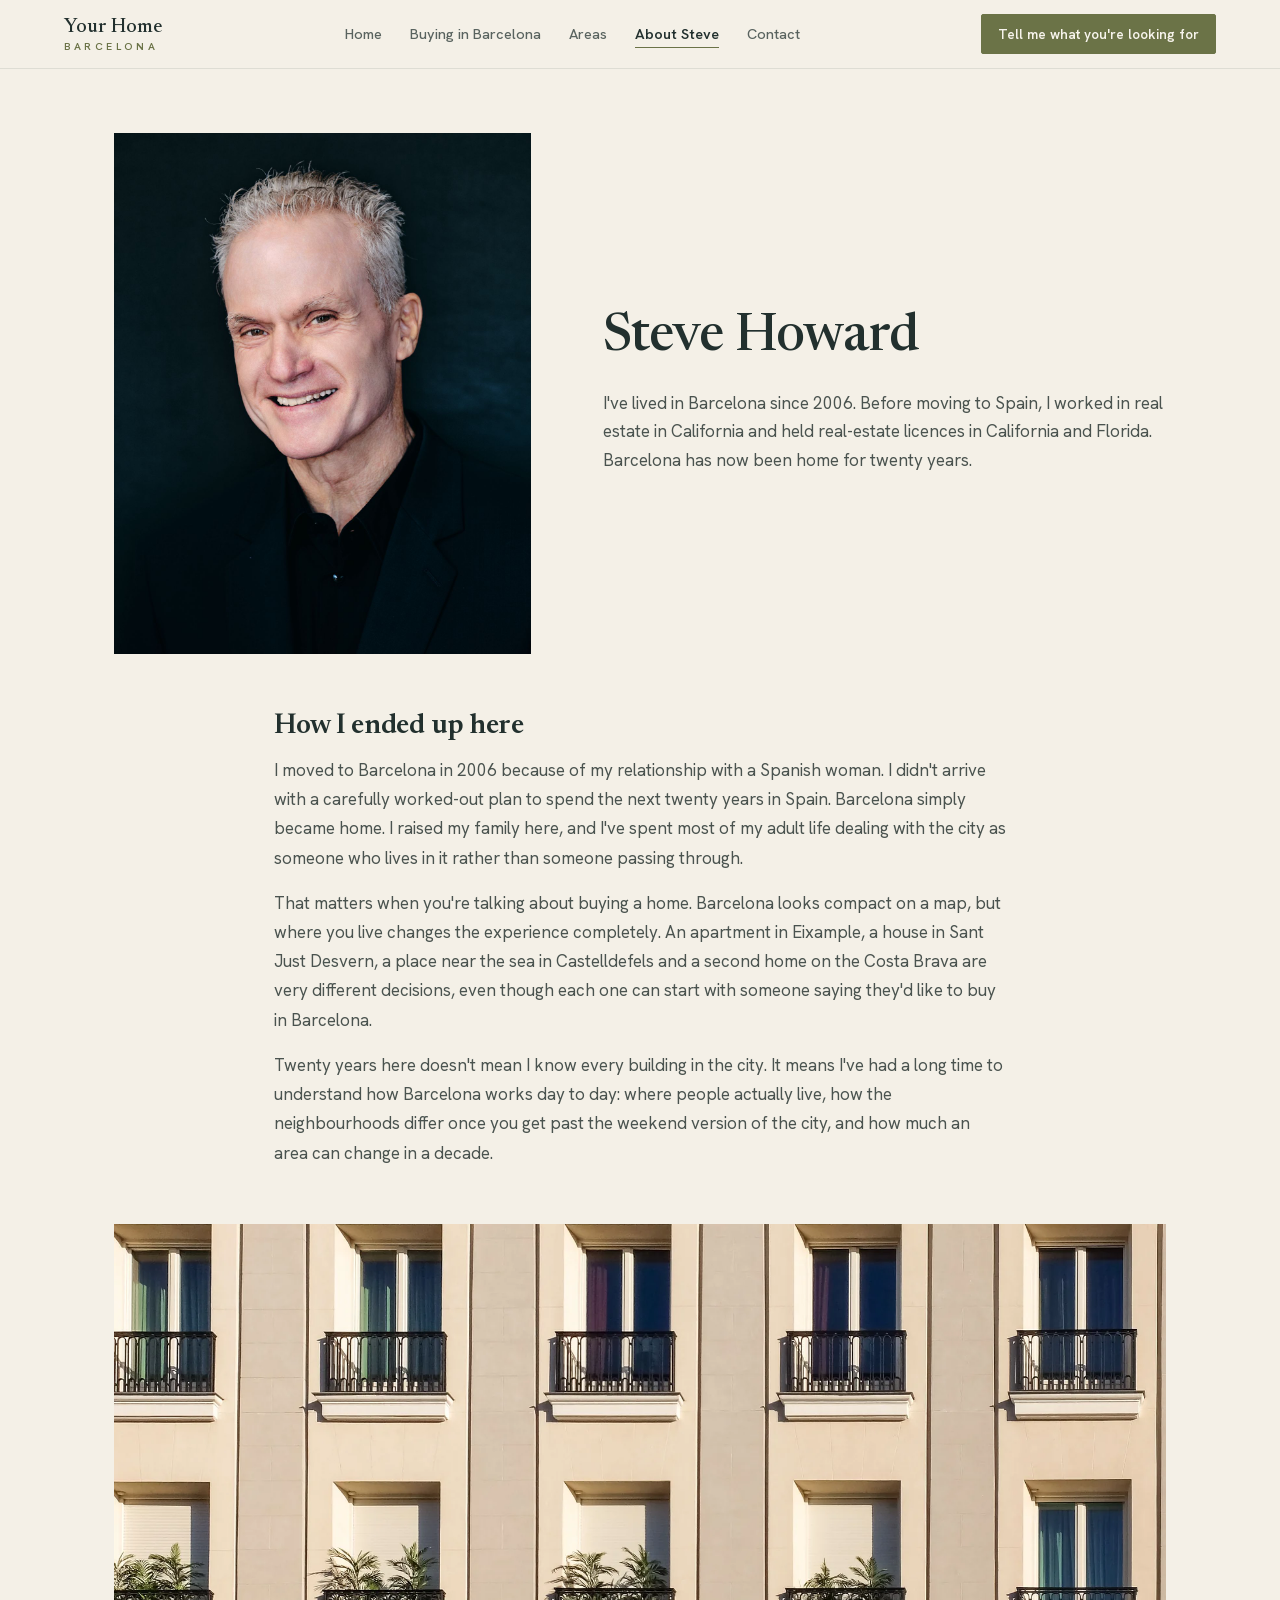
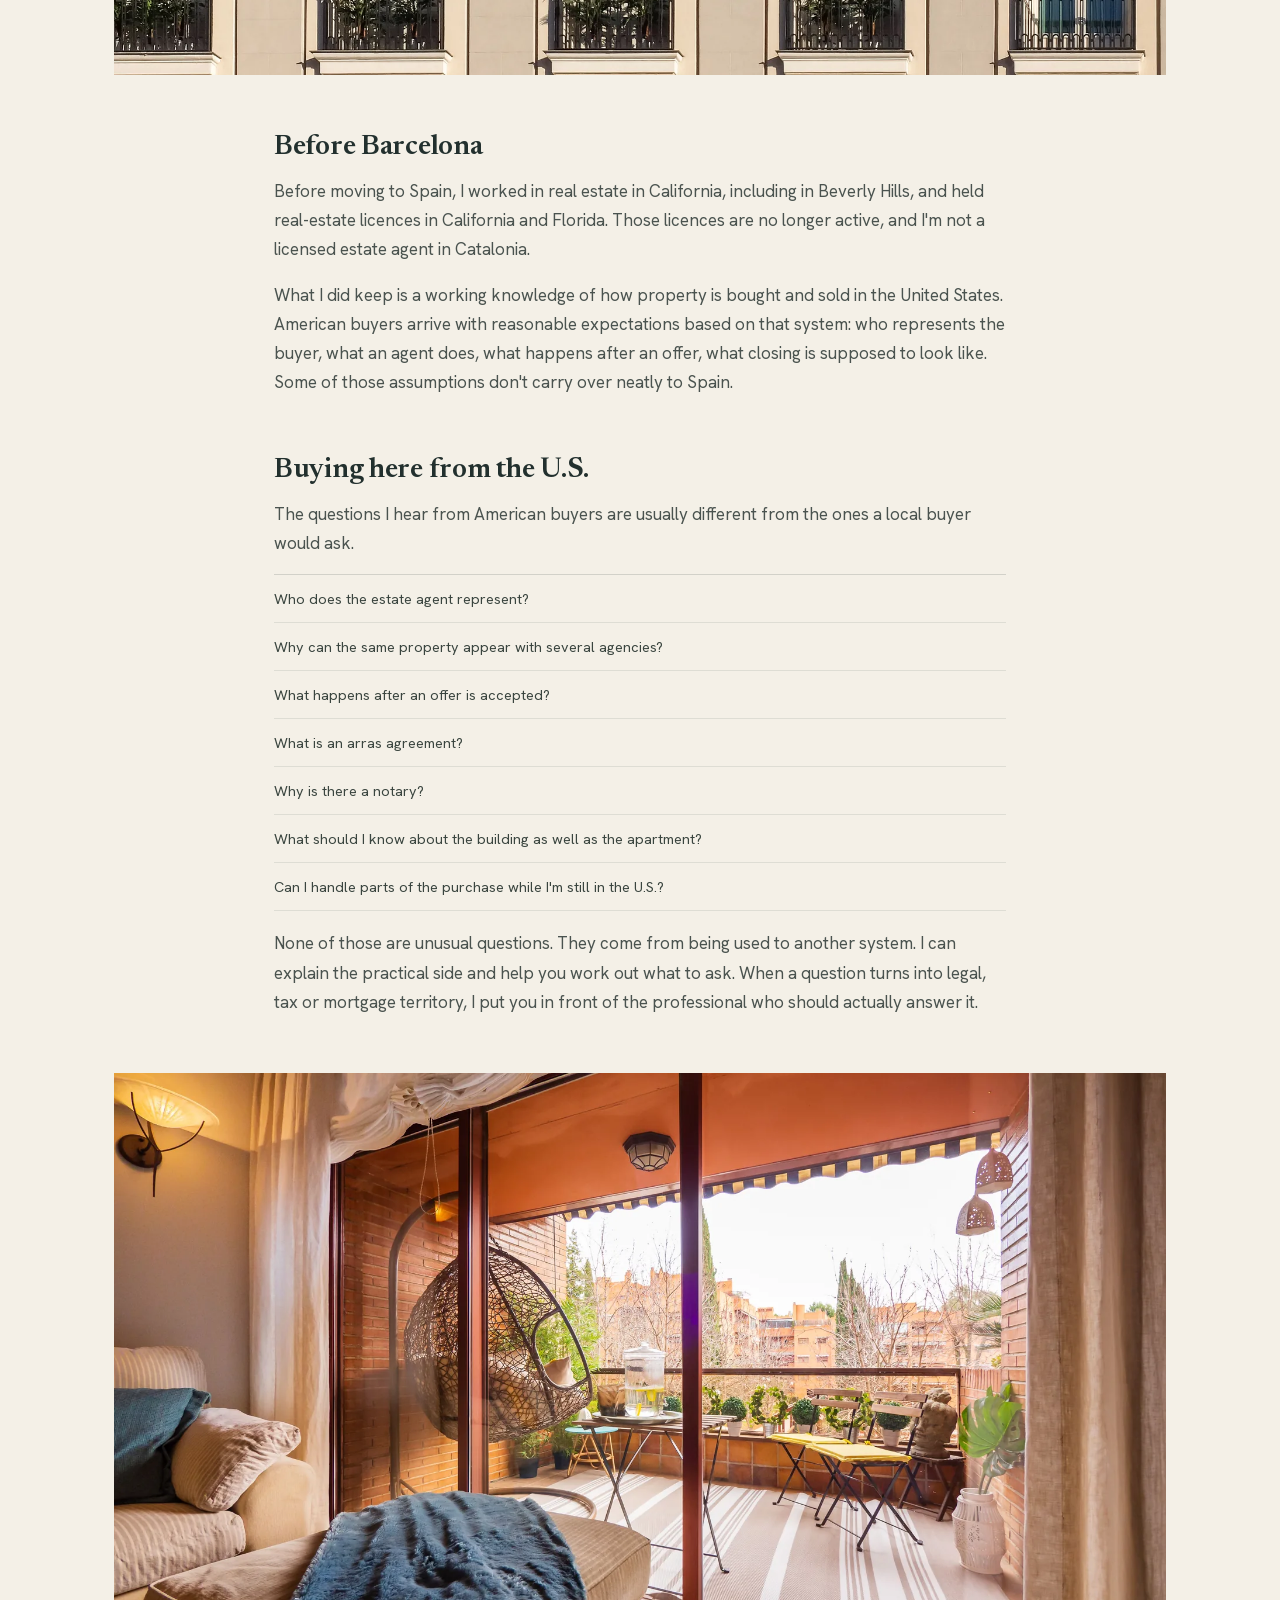
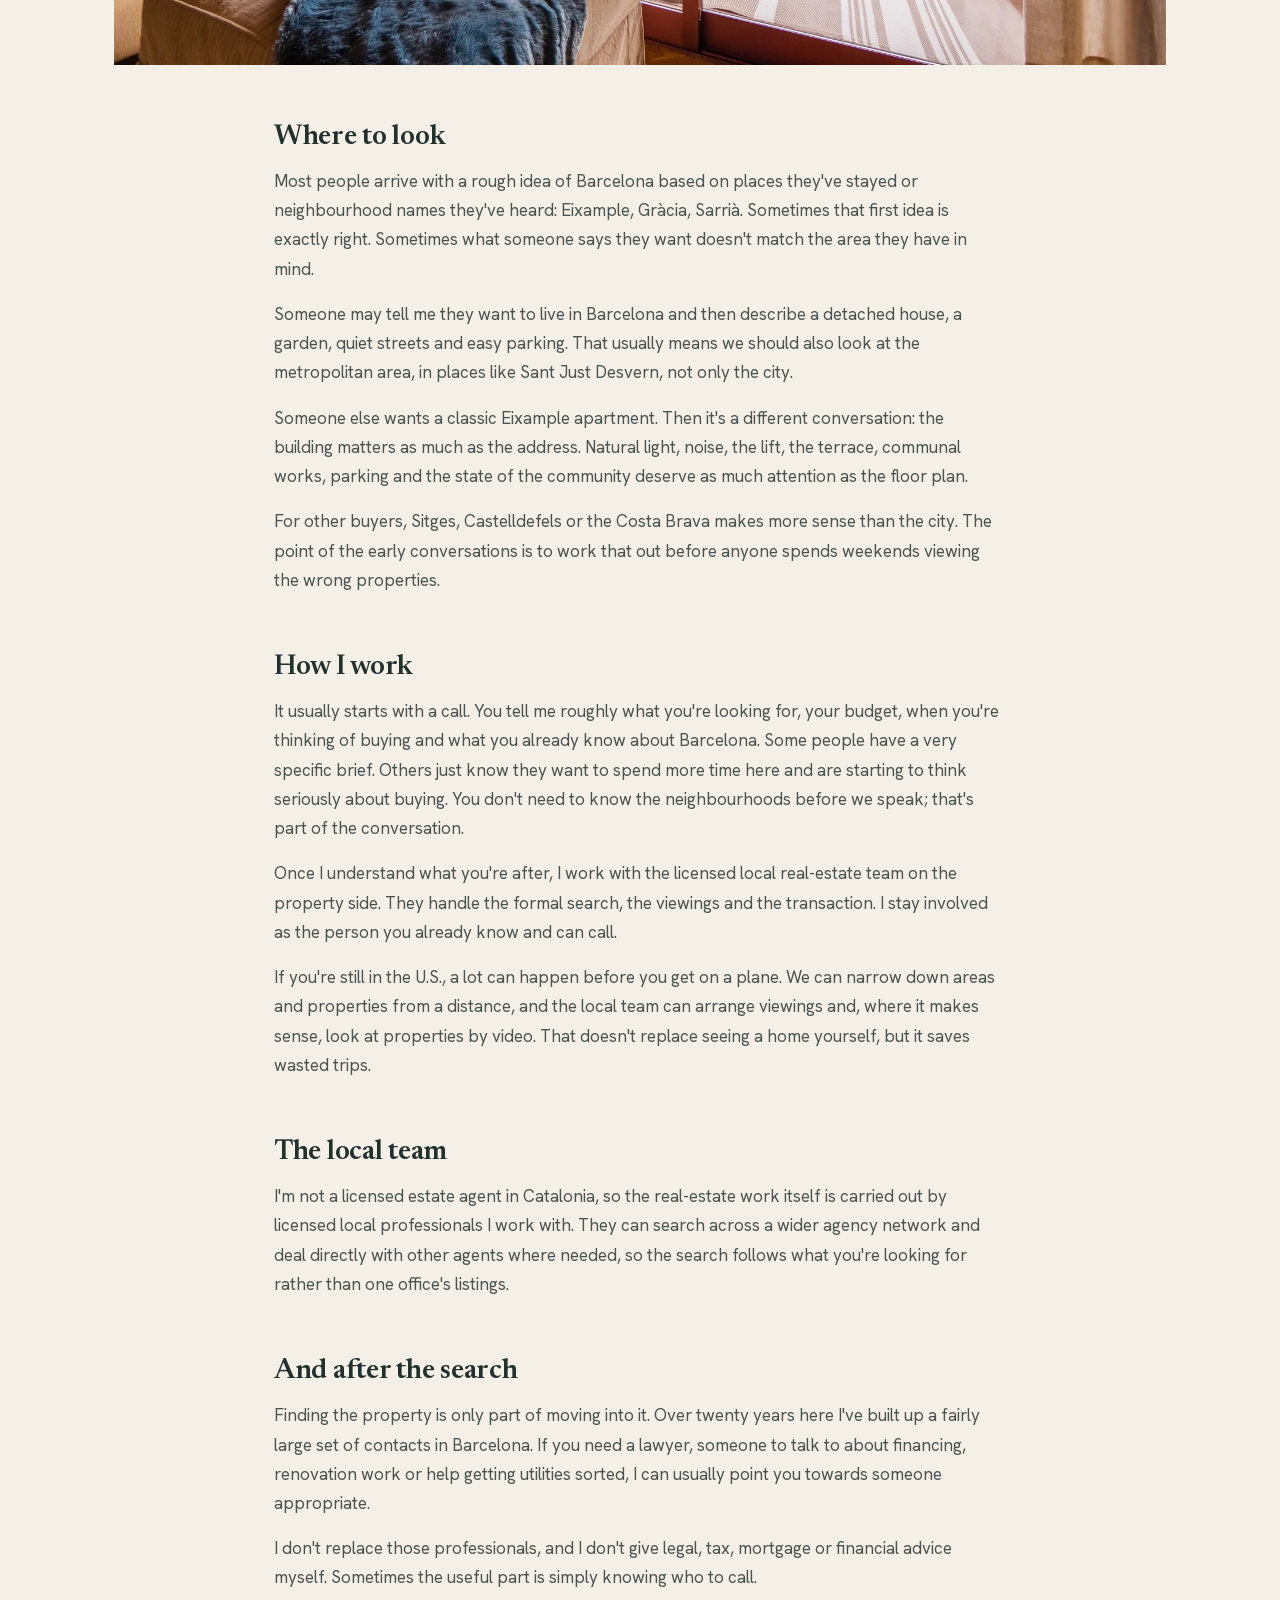
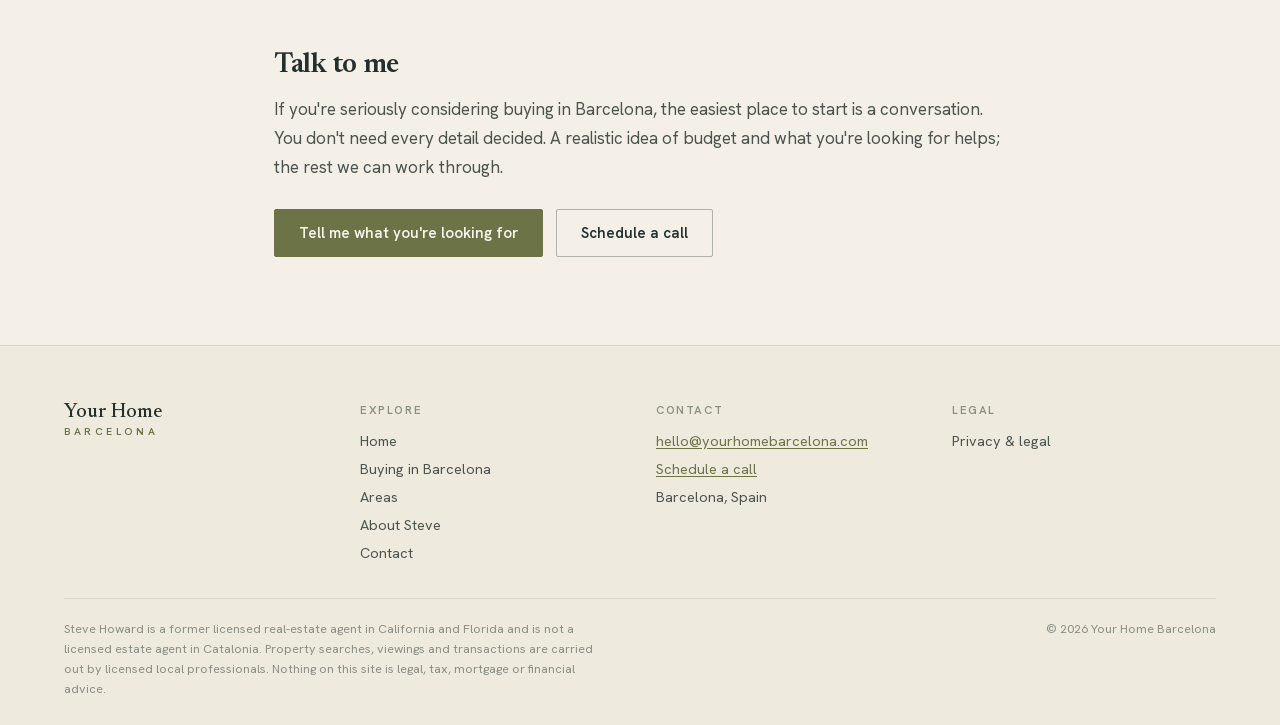
==== site/about.html @ f21fb6f5 "Build Your Home Barcelona website from the design brief Static site in site/: home, buying, areas, a" ====
<!DOCTYPE html>
<html lang="en">
<head>
<meta charset="utf-8">
<meta name="viewport" content="width=device-width, initial-scale=1">
<title>About Steve Howard — Your Home Barcelona</title>
<meta name="description" content="Steve Howard has lived in Barcelona since 2006. He worked in real estate in California, including Beverly Hills, and now works with people buying homes in Barcelona alongside a licensed local team.">
<link rel="icon" href="data:image/svg+xml,%3Csvg%20xmlns='http://www.w3.org/2000/svg'%20viewBox='0%200%2064%2064'%3E%3Crect%20width='64'%20height='64'%20rx='11'%20fill='%2322302E'/%3E%3Ctext%20x='32'%20y='41'%20font-family='Georgia,serif'%20font-size='21'%20letter-spacing='1'%20fill='%23EFEADE'%20text-anchor='middle'%3EYHB%3C/text%3E%3C/svg%3E">
<link rel="stylesheet" href="css/style.css?v=8">
</head>
<body>

<header class="site-header">
  <div class="header-bar">
    <a class="brand" href="index.html" aria-label="Your Home Barcelona — home">
      <span class="brand-name">Your Home</span>
      <span class="brand-sub">Barcelona</span>
    </a>
    <nav class="main-nav" aria-label="Primary">
      <a href="index.html">Home</a>
      <a href="buying.html">Buying in Barcelona</a>
      <a href="areas.html">Areas</a>
      <a href="about.html" aria-current="page">About Steve</a>
      <a href="contact.html">Contact</a>
    </nav>
    <div class="header-cta">
      <a class="btn btn-primary" href="index.html#enquiry">Tell me what you're looking for</a>
    </div>
    <button class="nav-toggle" aria-label="Open menu" aria-expanded="false">≡</button>
  </div>
  <div class="mobile-menu">
    <nav aria-label="Mobile">
      <a href="index.html">Home</a>
      <a href="buying.html">Buying in Barcelona</a>
      <a href="areas.html">Areas</a>
      <a href="about.html" aria-current="page">About Steve</a>
      <a href="contact.html">Contact</a>
    </nav>
    <a class="btn btn-primary" href="index.html#enquiry">Tell me what you're looking for</a>
  </div>
</header>

<main>

  <section style="max-width: 1100px; margin: 0 auto; padding: clamp(36px, 5vw, 72px) 24px 0;">
    <div class="split center" style="grid-template-columns: 0.85fr 1.15fr;">
      <div style="max-width: 420px;">
        <div class="frame frame-45" style="background: var(--ink);">
          <img src="assets/steve-portrait.jpeg" alt="Steve Howard">
        </div>
      </div>
      <div>
        <h1 class="display" style="margin-bottom: 22px;">Steve Howard</h1>
        <p class="body-copy">I've lived in Barcelona since 2006. Before moving to Spain, I worked in real estate in California and held real-estate licences in California and Florida. Barcelona has now been home for twenty years.</p>
      </div>
    </div>
  </section>

  <article>

    <div class="about-prose">
      <h2>How I ended up here</h2>
      <p>I moved to Barcelona in 2006 because of my relationship with a Spanish woman. I didn't arrive with a carefully worked-out plan to spend the next twenty years in Spain. Barcelona simply became home. I raised my family here, and I've spent most of my adult life dealing with the city as someone who lives in it rather than someone passing through.</p>
      <p>That matters when you're talking about buying a home. Barcelona looks compact on a map, but where you live changes the experience completely. An apartment in Eixample, a house in Sant Just Desvern, a place near the sea in Castelldefels and a second home on the Costa Brava are very different decisions, even though each one can start with someone saying they'd like to buy in Barcelona.</p>
      <p>Twenty years here doesn't mean I know every building in the city. It means I've had a long time to understand how Barcelona works day to day: where people actually live, how the neighbourhoods differ once you get past the weekend version of the city, and how much an area can change in a decade.</p>
    </div>

    <figure class="about-figure">
      <div class="frame frame-219">
        <img src="assets/classic-balconies.webp" alt="Balconies on a classic Barcelona residential building" loading="lazy">
      </div>
    </figure>

    <div class="about-prose">
      <h2>Before Barcelona</h2>
      <p>Before moving to Spain, I worked in real estate in California, including in Beverly Hills, and held real-estate licences in California and Florida. Those licences are no longer active, and I'm not a licensed estate agent in Catalonia.</p>
      <p>What I did keep is a working knowledge of how property is bought and sold in the United States. American buyers arrive with reasonable expectations based on that system: who represents the buyer, what an agent does, what happens after an offer, what closing is supposed to look like. Some of those assumptions don't carry over neatly to Spain.</p>

      <h2>Buying here from the U.S.</h2>
      <p>The questions I hear from American buyers are usually different from the ones a local buyer would ask.</p>
      <ul class="q-list" style="grid-template-columns: 1fr; margin: 6px 0 18px;">
        <li>Who does the estate agent represent?</li>
        <li>Why can the same property appear with several agencies?</li>
        <li>What happens after an offer is accepted?</li>
        <li>What is an arras agreement?</li>
        <li>Why is there a notary?</li>
        <li>What should I know about the building as well as the apartment?</li>
        <li>Can I handle parts of the purchase while I'm still in the U.S.?</li>
      </ul>
      <p>None of those are unusual questions. They come from being used to another system. I can explain the practical side and help you work out what to ask. When a question turns into legal, tax or mortgage territory, I put you in front of the professional who should actually answer it.</p>
    </div>

    <figure class="about-figure">
      <div class="frame" style="aspect-ratio: 16 / 9;">
        <img src="assets/lifestyle-balcony.webp" alt="Apartment interior opening onto a balcony in a residential neighbourhood" loading="lazy">
      </div>
    </figure>

    <div class="about-prose">
      <h2>Where to look</h2>
      <p>Most people arrive with a rough idea of Barcelona based on places they've stayed or neighbourhood names they've heard: Eixample, Gràcia, Sarrià. Sometimes that first idea is exactly right. Sometimes what someone says they want doesn't match the area they have in mind.</p>
      <p>Someone may tell me they want to live in Barcelona and then describe a detached house, a garden, quiet streets and easy parking. That usually means we should also look at the metropolitan area, in places like Sant Just Desvern, not only the city.</p>
      <p>Someone else wants a classic Eixample apartment. Then it's a different conversation: the building matters as much as the address. Natural light, noise, the lift, the terrace, communal works, parking and the state of the community deserve as much attention as the floor plan.</p>
      <p>For other buyers, Sitges, Castelldefels or the Costa Brava makes more sense than the city. The point of the early conversations is to work that out before anyone spends weekends viewing the wrong properties.</p>

      <h2>How I work</h2>
      <p>It usually starts with a call. You tell me roughly what you're looking for, your budget, when you're thinking of buying and what you already know about Barcelona. Some people have a very specific brief. Others just know they want to spend more time here and are starting to think seriously about buying. You don't need to know the neighbourhoods before we speak; that's part of the conversation.</p>
      <p>Once I understand what you're after, I work with the licensed local real-estate team on the property side. They handle the formal search, the viewings and the transaction. I stay involved as the person you already know and can call.</p>
      <p>If you're still in the U.S., a lot can happen before you get on a plane. We can narrow down areas and properties from a distance, and the local team can arrange viewings and, where it makes sense, look at properties by video. That doesn't replace seeing a home yourself, but it saves wasted trips.</p>

      <h2>The local team</h2>
      <p>I'm not a licensed estate agent in Catalonia, so the real-estate work itself is carried out by licensed local professionals I work with. They can search across a wider agency network and deal directly with other agents where needed, so the search follows what you're looking for rather than one office's listings.</p>

      <h2>And after the search</h2>
      <p>Finding the property is only part of moving into it. Over twenty years here I've built up a fairly large set of contacts in Barcelona. If you need a lawyer, someone to talk to about financing, renovation work or help getting utilities sorted, I can usually point you towards someone appropriate.</p>
      <p>I don't replace those professionals, and I don't give legal, tax, mortgage or financial advice myself. Sometimes the useful part is simply knowing who to call.</p>

      <h2>Talk to me</h2>
      <p>If you're seriously considering buying in Barcelona, the easiest place to start is a conversation. You don't need every detail decided. A realistic idea of budget and what you're looking for helps; the rest we can work through.</p>
      <div class="btn-row" style="margin: 26px 0 clamp(48px, 7vw, 88px);">
        <a class="btn btn-primary" href="contact.html">Tell me what you're looking for</a>
        <a class="btn btn-ghost" href="schedule.html">Schedule a call</a>
      </div>
    </div>

  </article>

</main>

<footer class="site-footer">
  <div class="footer-inner">
    <div class="footer-grid">
      <div>
        <div style="display: flex; flex-direction: column; line-height: 1;">
          <span class="brand-name">Your Home</span>
          <span class="brand-sub">Barcelona</span>
        </div>
      </div>
      <div>
        <h3>Explore</h3>
        <nav>
          <a href="index.html">Home</a>
          <a href="buying.html">Buying in Barcelona</a>
          <a href="areas.html">Areas</a>
          <a href="about.html">About Steve</a>
          <a href="contact.html">Contact</a>
        </nav>
      </div>
      <div>
        <h3>Contact</h3>
        <div class="footer-contact">
          <a href="mailto:hello@yourhomebarcelona.com">hello@yourhomebarcelona.com</a>
          <a href="schedule.html">Schedule a call</a>
          <span>Barcelona, Spain</span>
        </div>
      </div>
      <div>
        <h3>Legal</h3>
        <nav>
          <a href="legal.html">Privacy &amp; legal</a>
        </nav>
      </div>
    </div>
    <div class="footer-bottom">
      <p class="disclosure">Steve Howard is a former licensed real-estate agent in California and Florida and is not a licensed estate agent in Catalonia. Property searches, viewings and transactions are carried out by licensed local professionals. Nothing on this site is legal, tax, mortgage or financial advice.</p>
      <p>© 2026 Your Home Barcelona</p>
    </div>
  </div>
</footer>

<script src="js/main.js?v=3"></script>
</body>
</html>
---- site/css/style.css ----
/* Your Home Barcelona */

/* Self-hosted fonts (variable weight axes; no external font requests) */

/* Hanken Grotesk — latin-ext */
@font-face {
  font-family: 'Hanken Grotesk';
  font-style: normal;
  font-weight: 400 700;
  font-display: swap;
  src: url(../fonts/hanken-grotesk-latin-ext.woff2) format('woff2');
  unicode-range: U+0100-02BA, U+02BD-02C5, U+02C7-02CC, U+02CE-02D7, U+02DD-02FF, U+0304, U+0308, U+0329, U+1D00-1DBF, U+1E00-1E9F, U+1EF2-1EFF, U+2020, U+20A0-20AB, U+20AD-20C0, U+2113, U+2C60-2C7F, U+A720-A7FF;
}
/* Hanken Grotesk — latin */
@font-face {
  font-family: 'Hanken Grotesk';
  font-style: normal;
  font-weight: 400 700;
  font-display: swap;
  src: url(../fonts/hanken-grotesk-latin.woff2) format('woff2');
  unicode-range: U+0000-00FF, U+0131, U+0152-0153, U+02BB-02BC, U+02C6, U+02DA, U+02DC, U+0304, U+0308, U+0329, U+2000-206F, U+20AC, U+2122, U+2191, U+2193, U+2212, U+2215, U+FEFF, U+FFFD;
}
/* Newsreader — latin-ext */
@font-face {
  font-family: 'Newsreader';
  font-style: normal;
  font-weight: 400 600;
  font-display: swap;
  src: url(../fonts/newsreader-latin-ext.woff2) format('woff2');
  unicode-range: U+0100-02BA, U+02BD-02C5, U+02C7-02CC, U+02CE-02D7, U+02DD-02FF, U+0304, U+0308, U+0329, U+1D00-1DBF, U+1E00-1E9F, U+1EF2-1EFF, U+2020, U+20A0-20AB, U+20AD-20C0, U+2113, U+2C60-2C7F, U+A720-A7FF;
}
/* Newsreader — latin */
@font-face {
  font-family: 'Newsreader';
  font-style: normal;
  font-weight: 400 600;
  font-display: swap;
  src: url(../fonts/newsreader-latin.woff2) format('woff2');
  unicode-range: U+0000-00FF, U+0131, U+0152-0153, U+02BB-02BC, U+02C6, U+02DA, U+02DC, U+0304, U+0308, U+0329, U+2000-206F, U+20AC, U+2122, U+2191, U+2193, U+2212, U+2215, U+FEFF, U+FFFD;
}

:root {
  --bg: #F4F0E7;
  --bg-alt: #EFEADE;
  --card: #FBF9F3;
  --ink: #22302E;
  --ink-soft: #4a534f;
  --muted: #59635F;
  --faint: #8a8f86;
  --olive: #6B7347;
  --olive-dark: #5c6440;
  --line: rgba(34, 48, 46, 0.16);
  --line-soft: rgba(34, 48, 46, 0.1);
  --serif: 'Newsreader', Georgia, serif;
  --sans: 'Hanken Grotesk', -apple-system, sans-serif;
}

* { box-sizing: border-box; }

html { scroll-behavior: smooth; }

body {
  margin: 0;
  background: var(--bg);
  color: var(--ink);
  font-family: var(--sans);
  -webkit-font-smoothing: antialiased;
  text-rendering: optimizeLegibility;
}

::selection { background: var(--olive); color: #F7F4EC; }

img { display: block; max-width: 100%; }

a { color: var(--olive); text-decoration: underline; text-underline-offset: 2px; }
a:hover { color: #545B37; }

/* ---------- type ---------- */

h1, h2, h3 { font-family: var(--serif); font-weight: 500; letter-spacing: -0.01em; margin: 0; }

.display {
  font-size: clamp(32px, 4.4vw, 52px);
  line-height: 1.06;
  letter-spacing: -0.015em;
  text-wrap: balance;
}

.title {
  font-size: clamp(25px, 3vw, 36px);
  line-height: 1.1;
  text-wrap: balance;
}

.lede {
  font-size: clamp(16px, 1.4vw, 18px);
  line-height: 1.62;
  color: var(--muted);
}

.body-copy { font-size: 17px; line-height: 1.7; color: var(--ink-soft); margin: 0 0 18px; }
.body-copy:last-child { margin-bottom: 0; }

/* ---------- buttons ---------- */

.btn {
  display: inline-block;
  font-family: var(--sans);
  font-size: 15px;
  font-weight: 600;
  border-radius: 2px;
  padding: 13px 24px;
  cursor: pointer;
  text-decoration: none;
  transition: background 0.15s ease, border-color 0.15s ease;
}

.btn-primary {
  color: #F7F4EC;
  background: var(--olive);
  border: 1px solid var(--olive);
}
.btn-primary:hover { background: var(--olive-dark); color: #F7F4EC; }

.btn-ghost {
  color: var(--ink);
  background: transparent;
  border: 1px solid rgba(34, 48, 46, 0.32);
}
.btn-ghost:hover { border-color: var(--ink); color: var(--ink); }

.btn-row { display: flex; flex-wrap: wrap; gap: 13px; }

.text-link { font-size: 15px; font-weight: 500; }

/* ---------- header ---------- */

.site-header {
  position: sticky;
  top: 0;
  z-index: 60;
  background: var(--bg);
  border-bottom: 1px solid var(--line-soft);
}

.header-bar {
  max-width: 1200px;
  margin: 0 auto;
  padding: 14px 24px;
  display: flex;
  align-items: center;
  justify-content: space-between;
  gap: 24px;
}

.brand { display: flex; flex-direction: column; line-height: 1; text-decoration: none; }
.brand-name { font-family: var(--serif); font-size: 20px; font-weight: 500; color: var(--ink); }
.brand-sub {
  font-size: 10.5px;
  font-weight: 600;
  letter-spacing: 0.34em;
  text-transform: uppercase;
  color: var(--olive);
  margin-top: 4px;
}

.main-nav { display: flex; align-items: center; gap: 28px; }

.main-nav a {
  font-size: 14.5px;
  font-weight: 500;
  color: var(--muted);
  text-decoration: none;
  border-bottom: 1px solid transparent;
  padding: 4px 0;
}
.main-nav a:hover { color: var(--ink); }
.main-nav a[aria-current="page"] { color: var(--ink); font-weight: 600; border-bottom-color: var(--olive); }

.header-cta .btn { font-size: 13.5px; padding: 10px 16px; }

.nav-toggle {
  display: none;
  align-items: center;
  justify-content: center;
  width: 42px;
  height: 42px;
  background: transparent;
  border: 1px solid rgba(34, 48, 46, 0.25);
  border-radius: 2px;
  color: var(--ink);
  font-size: 18px;
  cursor: pointer;
}

.mobile-menu { display: none; border-top: 1px solid var(--line-soft); background: var(--bg); padding: 12px 24px 22px; }
.site-header.nav-open .mobile-menu { display: block; }

.mobile-menu nav { display: flex; flex-direction: column; }
.mobile-menu nav a {
  font-size: 17px;
  font-weight: 500;
  color: var(--ink);
  text-decoration: none;
  border-bottom: 1px solid var(--line-soft);
  padding: 14px 0;
}
.mobile-menu nav a[aria-current="page"] { color: var(--olive); font-weight: 600; }
.mobile-menu .btn { display: block; text-align: center; margin-top: 18px; }

/* ---------- layout ---------- */

.section { max-width: 1200px; margin: 0 auto; padding: clamp(48px, 7vw, 88px) 24px; }

.split { display: grid; grid-template-columns: 1fr 1fr; gap: clamp(32px, 6vw, 72px); align-items: start; }
.split.center { align-items: center; }

.rule { border: none; border-top: 1px solid var(--line-soft); margin: 0; }
.rule-wrap { max-width: 1200px; margin: 0 auto; padding: 0 24px; }

.frame { overflow: hidden; background: #e6ddcb; }
.frame img { width: 100%; height: 100%; object-fit: cover; }
.frame-45 { aspect-ratio: 4 / 5; }
.frame-32 { aspect-ratio: 3 / 2; }
.frame-43 { aspect-ratio: 4 / 3; }
.frame-1611 { aspect-ratio: 16 / 11; }
.frame-219 { aspect-ratio: 21 / 9; }

/* ---------- hero ---------- */

.hero {
  max-width: 1200px;
  margin: 0 auto;
  padding: clamp(32px, 5vw, 72px) 24px clamp(40px, 6vw, 72px);
  display: grid;
  grid-template-columns: 1.05fr 0.95fr;
  gap: clamp(28px, 5vw, 64px);
  align-items: center;
}

.hero .lede { margin: 22px 0 0; max-width: 52ch; }
.hero .btn-row { margin-top: 30px; }

/* ---------- trust strip ---------- */

.trust-strip { border-top: 1px solid var(--line-soft); border-bottom: 1px solid var(--line-soft); }
.trust-strip .inner {
  max-width: 1200px;
  margin: 0 auto;
  padding: 16px 24px;
  display: flex;
}
.trust-strip p {
  font-size: 14px;
  font-weight: 500;
  color: #3a453f;
  margin: 0;
  padding: 4px 28px 4px 0;
}
.trust-strip p + p { border-left: 1px solid var(--line-soft); padding-left: 28px; }

@media (max-width: 1020px) {
  .trust-strip .inner { display: grid; grid-template-columns: 1fr 1fr; gap: 6px 24px; }
  .trust-strip p { padding: 4px 0; }
  .trust-strip p + p { border-left: none; padding-left: 0; }
}

/* ---------- how it works ---------- */

.steps {
  display: grid;
  grid-template-columns: repeat(4, 1fr);
  gap: clamp(24px, 3vw, 44px);
  border-top: 1px solid var(--line);
  padding-top: clamp(28px, 3vw, 40px);
  margin-top: clamp(24px, 3vw, 36px);
}
.steps .num { font-family: var(--serif); font-size: 15px; color: var(--olive); letter-spacing: 0.1em; }
.steps h3 { font-size: 20px; line-height: 1.2; margin: 12px 0 10px; }
.steps p { font-size: 14.5px; line-height: 1.6; color: var(--muted); margin: 0; }

/* ---------- areas ---------- */

.area-feature {
  display: grid;
  grid-template-columns: 1.15fr 0.85fr;
  gap: clamp(24px, 4vw, 48px);
  align-items: center;
  margin-bottom: clamp(32px, 4vw, 48px);
}

.area-grid { display: grid; grid-template-columns: repeat(3, 1fr); gap: clamp(20px, 3vw, 32px); }
.area-grid h3 { font-size: 21px; margin: 14px 0 8px; }
.area-grid p { font-size: 14.5px; line-height: 1.6; color: var(--muted); margin: 0; }

/* ---------- area profiles (areas page) ---------- */

.profile-row {
  display: grid;
  grid-template-columns: 1fr 1.1fr;
  gap: clamp(28px, 4vw, 56px);
  align-items: start;
  padding: clamp(32px, 4vw, 48px) 0;
  border-top: 1px solid var(--line);
}
.profile-row h2 { font-size: clamp(23px, 2.6vw, 30px); margin: 0 0 18px; }

.profile-row dl { margin: 0; display: grid; gap: 14px; }
.profile-row dt {
  font-size: 11.5px;
  font-weight: 600;
  letter-spacing: 0.08em;
  text-transform: uppercase;
  color: var(--faint);
  margin-bottom: 3px;
}
.profile-row dd { margin: 0; font-size: 15px; line-height: 1.55; color: var(--ink-soft); }

/* ---------- topic list ---------- */

.q-list {
  list-style: none;
  margin: 0;
  padding: 0;
  display: grid;
  grid-template-columns: repeat(auto-fit, minmax(210px, 1fr));
  gap: 0 32px;
  border-top: 1px solid var(--line);
}
.q-list li {
  font-size: 14.5px;
  line-height: 1.45;
  color: #3a453f;
  padding: 13px 0;
  border-bottom: 1px solid var(--line-soft);
}

/* ---------- FAQ (buying page) ---------- */

.faq { display: grid; border-top: 1px solid var(--line); }
.faq > div { padding: clamp(24px, 3vw, 32px) 0; border-bottom: 1px solid var(--line-soft); }
.faq h2 { font-size: clamp(20px, 2.2vw, 25px); font-weight: 600; line-height: 1.2; margin: 0 0 10px; }
.faq p { font-size: 16.5px; line-height: 1.7; color: var(--ink-soft); margin: 0; }

.small-note { font-size: 14px; line-height: 1.62; color: var(--muted); }

/* ---------- form ---------- */

.lead-form-wrap { background: var(--card); border: 1px solid #E2D9C8; border-radius: 2px; padding: clamp(22px, 3.4vw, 34px); }

.form-grid { display: grid; grid-template-columns: repeat(auto-fit, minmax(220px, 1fr)); gap: 18px; }
.form-grid .full { grid-column: 1 / -1; }

.field label {
  display: block;
  font-size: 12px;
  font-weight: 600;
  letter-spacing: 0.06em;
  text-transform: uppercase;
  color: var(--muted);
  margin-bottom: 7px;
}
.field .req { color: #B24A32; }

.field input[type="text"],
.field input[type="email"],
.field input[type="tel"],
.field select,
.field textarea {
  width: 100%;
  font-family: var(--sans);
  font-size: 15px;
  color: var(--ink);
  background: #fff;
  border: 1px solid #D8CEBC;
  border-radius: 2px;
  padding: 11px 13px;
}
.field textarea { line-height: 1.55; resize: vertical; }
.field input:focus, .field select:focus, .field textarea:focus {
  border-color: var(--olive);
  outline: 2px solid rgba(107, 115, 71, 0.25);
  outline-offset: 0;
}

.field .error-msg { display: none; font-size: 13px; color: #B24A32; margin-top: 6px; }
.field.invalid .error-msg { display: block; }
.field.invalid input, .field.invalid select { border-color: #B24A32; }

.consent-row { display: flex; gap: 11px; align-items: flex-start; margin-top: 20px; }
.consent-row input { margin-top: 3px; width: 17px; height: 17px; accent-color: var(--olive); flex: 0 0 auto; }
.consent-row label { font-size: 13.5px; line-height: 1.55; color: var(--muted); }
.consent-error { display: none; font-size: 13px; color: #B24A32; margin-top: 6px; }

.form-alert {
  display: none;
  font-size: 13.5px;
  color: #B24A32;
  margin-top: 14px;
  background: rgba(178, 74, 50, 0.08);
  border: 1px solid rgba(178, 74, 50, 0.25);
  border-radius: 2px;
  padding: 10px 12px;
}

.form-actions { display: flex; flex-wrap: wrap; align-items: center; gap: 12px; margin-top: 22px; }

.form-success { display: none; }
.form-success h3 { font-size: clamp(21px, 2.4vw, 26px); line-height: 1.2; margin: 0 0 10px; }
.form-success p { font-size: 16px; line-height: 1.65; color: var(--muted); margin: 0 0 22px; }

.lead-form-wrap.success form { display: none; }
.lead-form-wrap.success .form-success { display: block; }

/* ---------- booking embed ---------- */

.booking-embed {
  background: var(--card);
  border: 1px solid #E2D9C8;
  border-radius: 2px;
  height: clamp(560px, 74vh, 720px);
  overflow: hidden;
}
.booking-embed iframe { display: block; width: 100%; height: 100%; border: 0; }

.booking-placeholder {
  height: 100%;
  display: flex;
  flex-direction: column;
  align-items: center;
  justify-content: center;
  text-align: center;
  padding: 24px;
}
.booking-placeholder p { font-size: 15.5px; line-height: 1.65; color: var(--muted); margin: 0 0 6px; max-width: 46ch; }
.booking-placeholder p:last-child { margin-bottom: 0; }

/* form and calendar as two equal options */
.two-up { display: grid; grid-template-columns: 1fr 1fr; gap: clamp(20px, 3vw, 32px); align-items: stretch; }
.two-up .option { display: flex; flex-direction: column; min-width: 0; }
.two-up .option-title { font-size: 21px; margin: 0 0 14px; }
.two-up .lead-form-wrap { flex: 1; }
.two-up .booking-embed { flex: 1; height: auto; min-height: 620px; }

@media (max-width: 860px) {
  .two-up { grid-template-columns: 1fr; }
}

@media (max-width: 560px) {
  .booking-embed { height: 85vh; min-height: 560px; }
  .two-up .booking-embed { height: auto; }
}

/* ---------- contact ---------- */

.contact-detail { display: grid; gap: 14px; border-top: 1px solid var(--line); margin-top: 26px; padding-top: 22px; }
.contact-detail .label {
  display: block;
  font-size: 11.5px;
  font-weight: 600;
  letter-spacing: 0.08em;
  text-transform: uppercase;
  color: var(--faint);
  margin-bottom: 3px;
}
.contact-detail .value { font-size: 16px; color: #3a453f; }

/* ---------- about (editorial prose) ---------- */

.about-prose { max-width: 780px; margin: 0 auto; padding: 0 24px; }
.about-prose h2 {
  font-size: clamp(22px, 2.4vw, 28px);
  font-weight: 600;
  line-height: 1.15;
  margin: clamp(40px, 5vw, 56px) 0 14px;
}
.about-prose p { font-size: 17px; line-height: 1.72; color: var(--ink-soft); margin: 0 0 16px; }
.about-prose p:last-child { margin-bottom: 0; }

.about-figure { max-width: 1100px; margin: clamp(40px, 5vw, 56px) auto 0; padding: 0 24px; }

/* ---------- legal ---------- */

.legal-body { display: grid; gap: 28px; }
.legal-body h2 { font-size: 23px; font-weight: 600; margin: 0 0 10px; }
.legal-body p { font-size: 15.5px; line-height: 1.7; color: var(--ink-soft); margin: 0 0 10px; }
.legal-body p:last-child { margin-bottom: 0; }

/* ---------- footer ---------- */

.site-footer { background: var(--bg-alt); border-top: 1px solid var(--line-soft); }
.footer-inner { max-width: 1200px; margin: 0 auto; padding: clamp(40px, 5vw, 56px) 24px 26px; }
.footer-grid { display: grid; grid-template-columns: repeat(auto-fit, minmax(180px, 1fr)); gap: 32px; }

.footer-grid h3 {
  font-family: var(--sans);
  font-size: 11.5px;
  font-weight: 600;
  letter-spacing: 0.14em;
  text-transform: uppercase;
  color: var(--faint);
  margin: 0 0 14px;
}
.footer-grid nav { display: flex; flex-direction: column; gap: 9px; align-items: flex-start; }
.footer-grid nav a, .footer-contact span { font-size: 14.5px; color: var(--ink-soft); text-decoration: none; }
.footer-grid nav a:hover { color: var(--ink); }
.footer-contact { display: flex; flex-direction: column; gap: 9px; }
.footer-contact a { font-size: 14.5px; }

.footer-bottom {
  border-top: 1px solid var(--line-soft);
  margin-top: 36px;
  padding-top: 20px;
  display: flex;
  flex-wrap: wrap;
  gap: 10px 24px;
  justify-content: space-between;
}
.footer-bottom p { font-size: 12.5px; line-height: 1.6; color: var(--faint); margin: 0; }
.footer-bottom .disclosure { max-width: 78ch; }

/* ---------- page heads ---------- */

.page-head { max-width: 1200px; margin: 0 auto; padding: clamp(36px, 5vw, 64px) 24px clamp(24px, 3vw, 40px); }
.page-head .display { max-width: 22ch; }
.page-head .lede { margin: 18px 0 0; max-width: 60ch; }

.wide-image { max-width: 1200px; margin: 0 auto; padding: 0 24px clamp(30px, 4vw, 48px); }

.narrow { max-width: 820px; margin: 0 auto; padding: clamp(20px, 3vw, 40px) 24px clamp(48px, 7vw, 88px); }

/* ---------- responsive ---------- */

@media (max-width: 900px) {
  .main-nav, .header-cta { display: none; }
  .nav-toggle { display: inline-flex; }
}

@media (max-width: 860px) {
  /* !important so per-page inline column ratios collapse on small screens */
  .hero, .split, .area-feature, .profile-row { grid-template-columns: 1fr !important; }
  .hero { padding-top: 24px; }
  .hero .hero-media { order: -1; }
  .steps { grid-template-columns: 1fr; gap: 26px; }
  .area-grid { grid-template-columns: 1fr; }
  .area-grid > div + div { margin-top: 8px; }
}

@media (max-width: 560px) {
  .trust-strip .inner { grid-template-columns: 1fr; gap: 0; padding: 10px 24px; }
  .trust-strip p { padding: 9px 0; }
  .trust-strip p + p { border-top: 1px solid var(--line-soft); }
  .btn-row .btn { flex: 1 1 auto; text-align: center; }
}
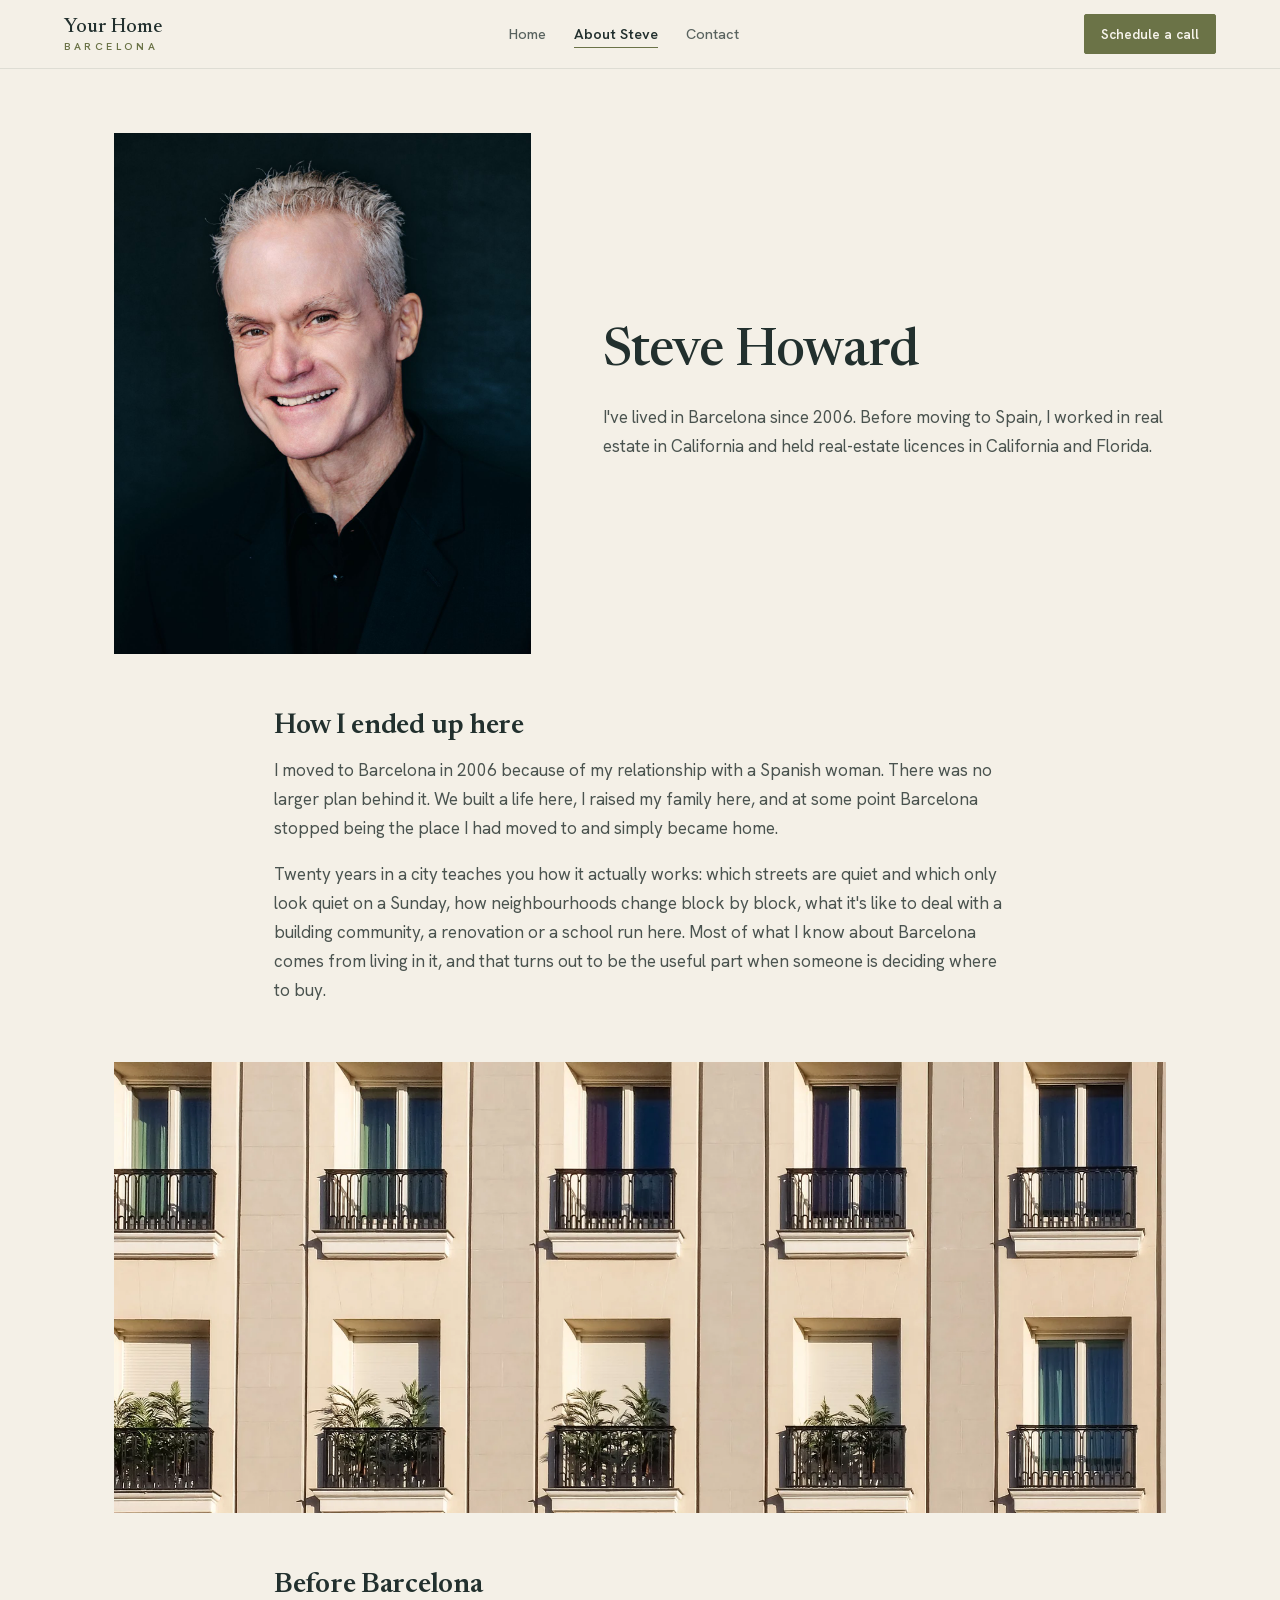
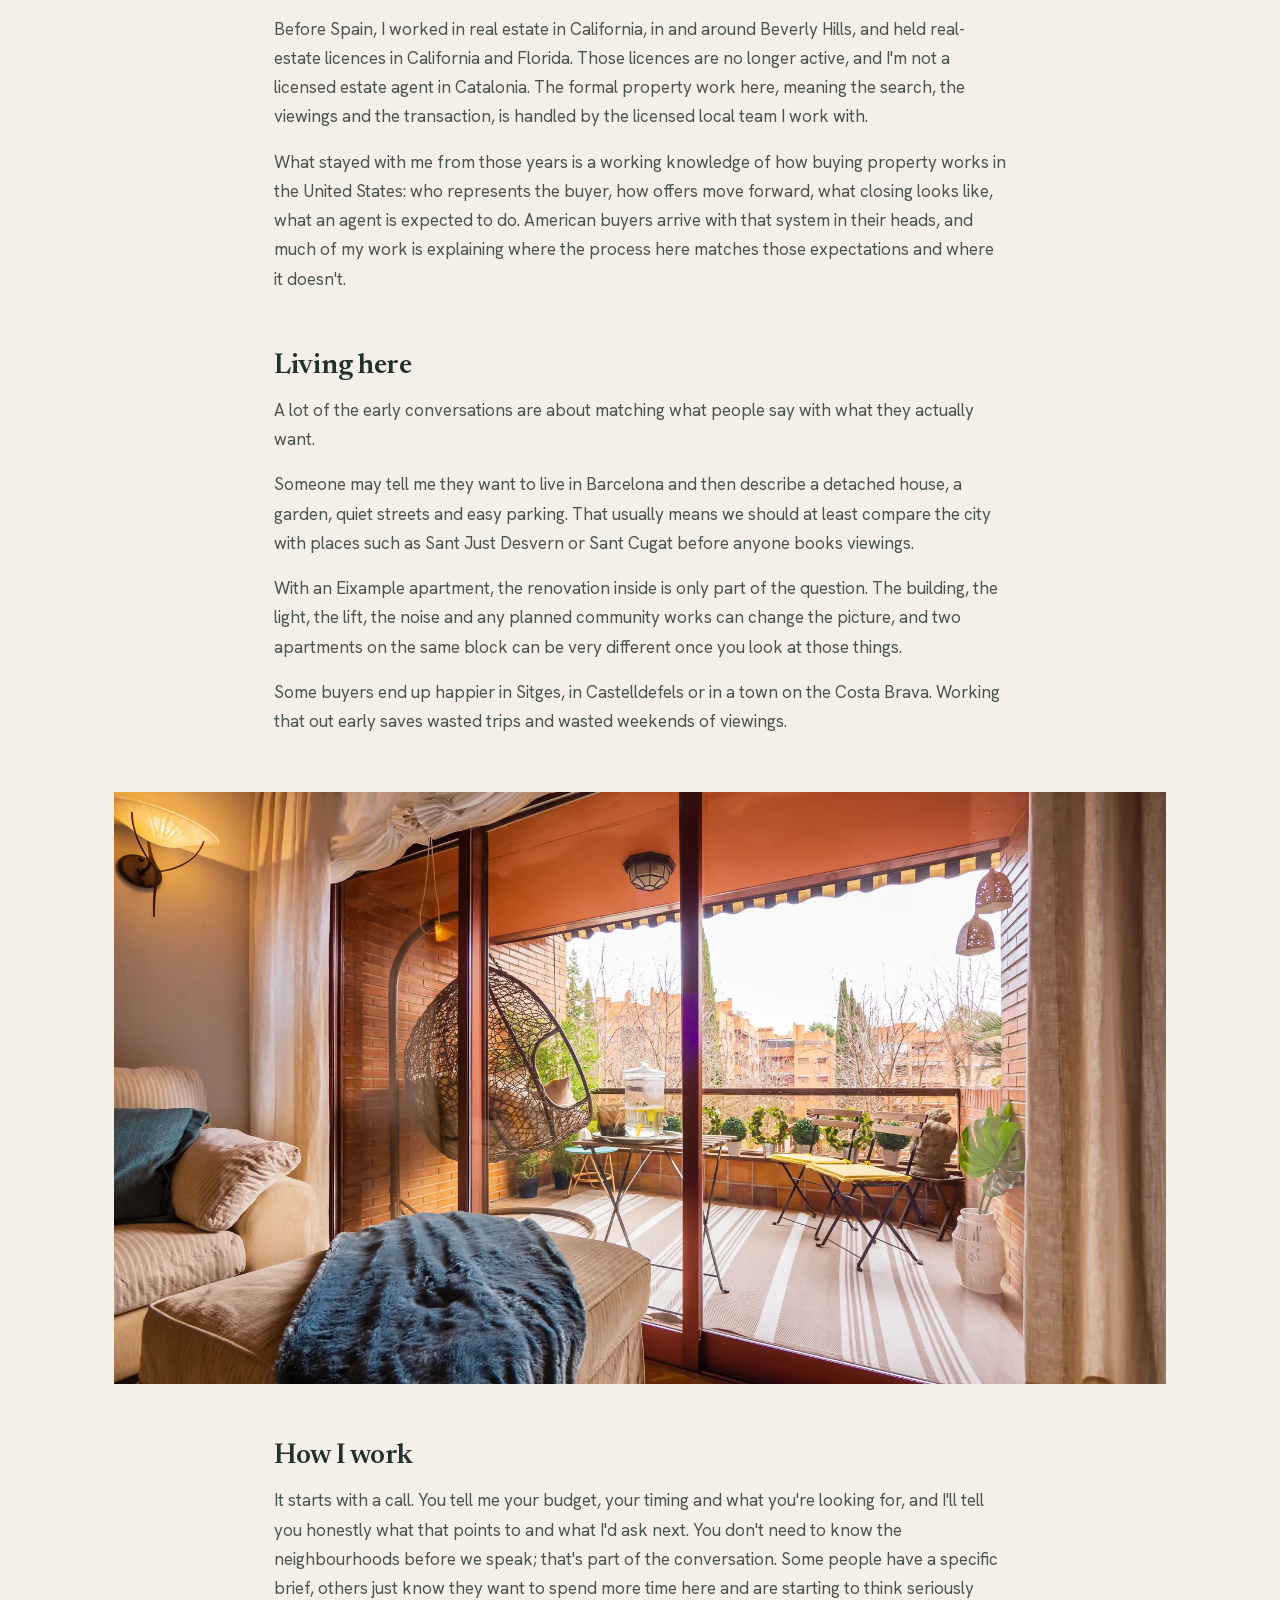
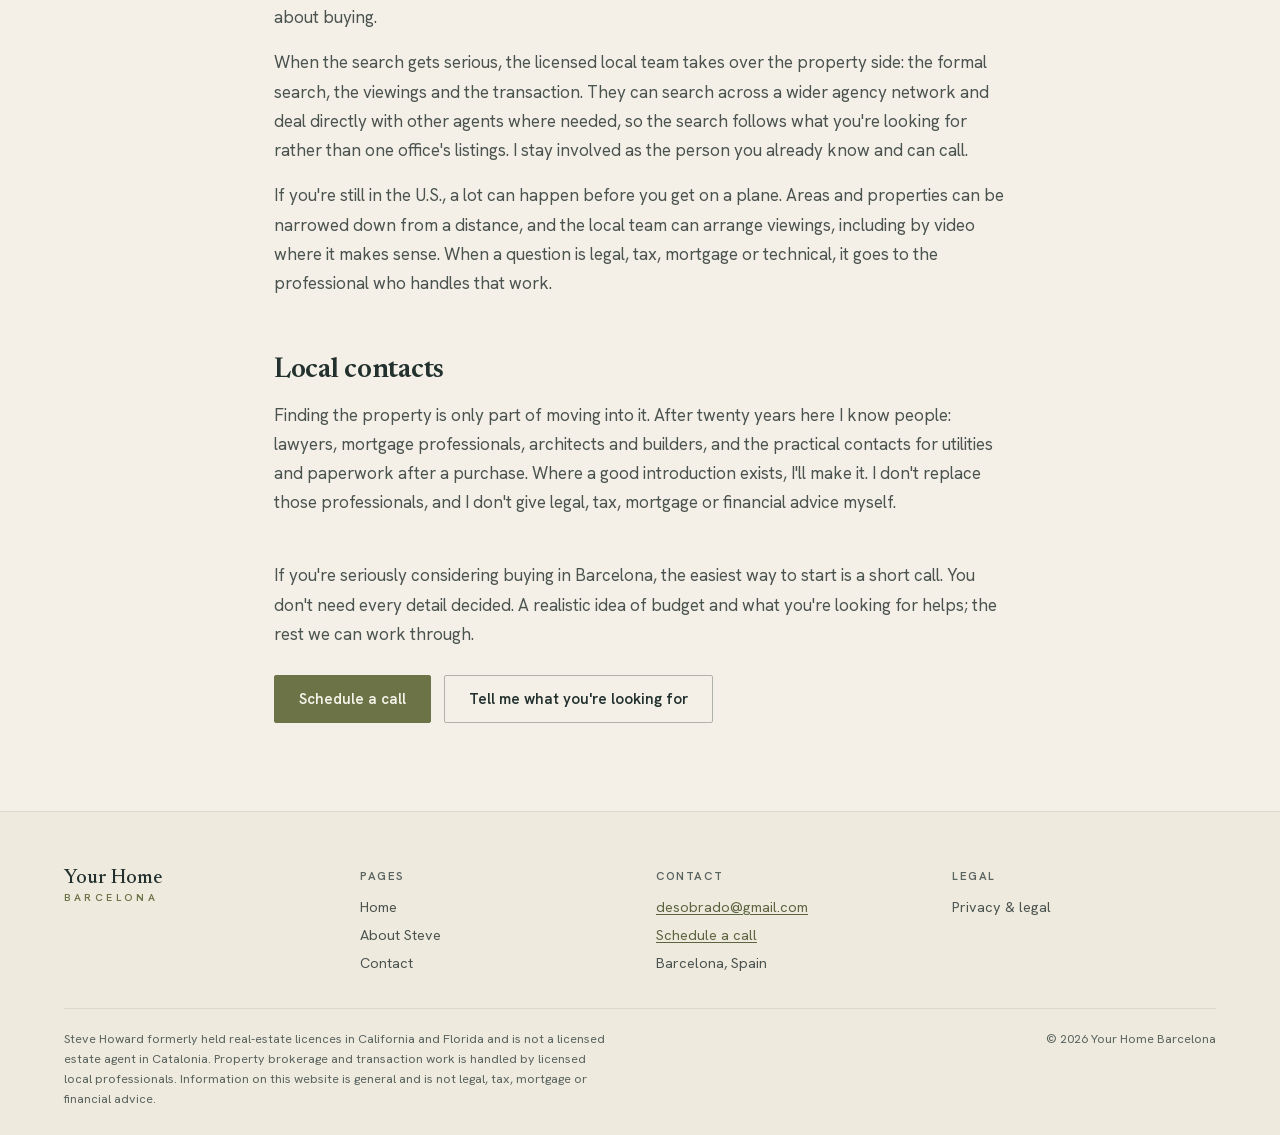
==== commit 0e3ad970: "Consolidate site to Home/About/Contact with live Cal.com booking Fold buying, areas and FAQ content " ====
--- a/site/about.html
+++ b/site/about.html
@@ -4,11 +4,11 @@
 <meta charset="utf-8">
 <meta name="viewport" content="width=device-width, initial-scale=1">
 <title>About Steve Howard — Your Home Barcelona</title>
-<meta name="description" content="Steve Howard has lived in Barcelona since 2006. He worked in real estate in California, including Beverly Hills, and now works with people buying homes in Barcelona alongside a licensed local team.">
+<meta name="description" content="Steve Howard has lived in Barcelona since 2006. He worked in real estate in California, in the Beverly Hills area, and now works with people buying homes in Barcelona alongside a licensed local team.">
 <link rel="icon" href="data:image/svg+xml,%3Csvg%20xmlns='http://www.w3.org/2000/svg'%20viewBox='0%200%2064%2064'%3E%3Crect%20width='64'%20height='64'%20rx='11'%20fill='%2322302E'/%3E%3Ctext%20x='32'%20y='41'%20font-family='Georgia,serif'%20font-size='21'%20letter-spacing='1'%20fill='%23EFEADE'%20text-anchor='middle'%3EYHB%3C/text%3E%3C/svg%3E">
-<link rel="stylesheet" href="css/style.css?v=8">
+<link rel="stylesheet" href="css/style.css?v=10">
 </head>
-<body>
+<body class="has-sticky">
 
 <header class="site-header">
   <div class="header-bar">
@@ -18,25 +18,21 @@
     </a>
     <nav class="main-nav" aria-label="Primary">
       <a href="index.html">Home</a>
-      <a href="buying.html">Buying in Barcelona</a>
-      <a href="areas.html">Areas</a>
       <a href="about.html" aria-current="page">About Steve</a>
       <a href="contact.html">Contact</a>
     </nav>
     <div class="header-cta">
-      <a class="btn btn-primary" href="index.html#enquiry">Tell me what you're looking for</a>
+      <a class="btn btn-primary" href="contact.html#call" data-track="schedule_call_click">Schedule a call</a>
     </div>
     <button class="nav-toggle" aria-label="Open menu" aria-expanded="false">≡</button>
   </div>
   <div class="mobile-menu">
     <nav aria-label="Mobile">
       <a href="index.html">Home</a>
-      <a href="buying.html">Buying in Barcelona</a>
-      <a href="areas.html">Areas</a>
       <a href="about.html" aria-current="page">About Steve</a>
       <a href="contact.html">Contact</a>
     </nav>
-    <a class="btn btn-primary" href="index.html#enquiry">Tell me what you're looking for</a>
+    <a class="btn btn-primary" href="contact.html#call" data-track="schedule_call_click">Schedule a call</a>
   </div>
 </header>
 
@@ -51,7 +47,7 @@
       </div>
       <div>
         <h1 class="display" style="margin-bottom: 22px;">Steve Howard</h1>
-        <p class="body-copy">I've lived in Barcelona since 2006. Before moving to Spain, I worked in real estate in California and held real-estate licences in California and Florida. Barcelona has now been home for twenty years.</p>
+        <p class="body-copy">I've lived in Barcelona since 2006. Before moving to Spain, I worked in real estate in California and held real-estate licences in California and Florida.</p>
       </div>
     </div>
   </section>
@@ -60,9 +56,8 @@
 
     <div class="about-prose">
       <h2>How I ended up here</h2>
-      <p>I moved to Barcelona in 2006 because of my relationship with a Spanish woman. I didn't arrive with a carefully worked-out plan to spend the next twenty years in Spain. Barcelona simply became home. I raised my family here, and I've spent most of my adult life dealing with the city as someone who lives in it rather than someone passing through.</p>
-      <p>That matters when you're talking about buying a home. Barcelona looks compact on a map, but where you live changes the experience completely. An apartment in Eixample, a house in Sant Just Desvern, a place near the sea in Castelldefels and a second home on the Costa Brava are very different decisions, even though each one can start with someone saying they'd like to buy in Barcelona.</p>
-      <p>Twenty years here doesn't mean I know every building in the city. It means I've had a long time to understand how Barcelona works day to day: where people actually live, how the neighbourhoods differ once you get past the weekend version of the city, and how much an area can change in a decade.</p>
+      <p>I moved to Barcelona in 2006 because of my relationship with a Spanish woman. There was no larger plan behind it. We built a life here, I raised my family here, and at some point Barcelona stopped being the place I had moved to and simply became home.</p>
+      <p>Twenty years in a city teaches you how it actually works: which streets are quiet and which only look quiet on a Sunday, how neighbourhoods change block by block, what it's like to deal with a building community, a renovation or a school run here. Most of what I know about Barcelona comes from living in it, and that turns out to be the useful part when someone is deciding where to buy.</p>
     </div>
 
     <figure class="about-figure">
@@ -73,53 +68,35 @@
 
     <div class="about-prose">
       <h2>Before Barcelona</h2>
-      <p>Before moving to Spain, I worked in real estate in California, including in Beverly Hills, and held real-estate licences in California and Florida. Those licences are no longer active, and I'm not a licensed estate agent in Catalonia.</p>
-      <p>What I did keep is a working knowledge of how property is bought and sold in the United States. American buyers arrive with reasonable expectations based on that system: who represents the buyer, what an agent does, what happens after an offer, what closing is supposed to look like. Some of those assumptions don't carry over neatly to Spain.</p>
+      <p>Before Spain, I worked in real estate in California, in and around Beverly Hills, and held real-estate licences in California and Florida. Those licences are no longer active, and I'm not a licensed estate agent in Catalonia. The formal property work here, meaning the search, the viewings and the transaction, is handled by the licensed local team I work with.</p>
+      <p>What stayed with me from those years is a working knowledge of how buying property works in the United States: who represents the buyer, how offers move forward, what closing looks like, what an agent is expected to do. American buyers arrive with that system in their heads, and much of my work is explaining where the process here matches those expectations and where it doesn't.</p>
 
-      <h2>Buying here from the U.S.</h2>
-      <p>The questions I hear from American buyers are usually different from the ones a local buyer would ask.</p>
-      <ul class="q-list" style="grid-template-columns: 1fr; margin: 6px 0 18px;">
-        <li>Who does the estate agent represent?</li>
-        <li>Why can the same property appear with several agencies?</li>
-        <li>What happens after an offer is accepted?</li>
-        <li>What is an arras agreement?</li>
-        <li>Why is there a notary?</li>
-        <li>What should I know about the building as well as the apartment?</li>
-        <li>Can I handle parts of the purchase while I'm still in the U.S.?</li>
-      </ul>
-      <p>None of those are unusual questions. They come from being used to another system. I can explain the practical side and help you work out what to ask. When a question turns into legal, tax or mortgage territory, I put you in front of the professional who should actually answer it.</p>
+      <h2>Living here</h2>
+      <p>A lot of the early conversations are about matching what people say with what they actually want.</p>
+      <p>Someone may tell me they want to live in Barcelona and then describe a detached house, a garden, quiet streets and easy parking. That usually means we should at least compare the city with places such as Sant Just Desvern or Sant Cugat before anyone books viewings.</p>
+      <p>With an Eixample apartment, the renovation inside is only part of the question. The building, the light, the lift, the noise and any planned community works can change the picture, and two apartments on the same block can be very different once you look at those things.</p>
+      <p>Some buyers end up happier in Sitges, in Castelldefels or in a town on the Costa Brava. Working that out early saves wasted trips and wasted weekends of viewings.</p>
     </div>
 
     <figure class="about-figure">
       <div class="frame" style="aspect-ratio: 16 / 9;">
-        <img src="assets/lifestyle-balcony.webp" alt="Apartment interior opening onto a balcony in a residential neighbourhood" loading="lazy">
+        <img src="assets/lifestyle-balcony.webp" alt="Apartment interior opening onto a balcony" loading="lazy">
       </div>
     </figure>
 
     <div class="about-prose">
-      <h2>Where to look</h2>
-      <p>Most people arrive with a rough idea of Barcelona based on places they've stayed or neighbourhood names they've heard: Eixample, Gràcia, Sarrià. Sometimes that first idea is exactly right. Sometimes what someone says they want doesn't match the area they have in mind.</p>
-      <p>Someone may tell me they want to live in Barcelona and then describe a detached house, a garden, quiet streets and easy parking. That usually means we should also look at the metropolitan area, in places like Sant Just Desvern, not only the city.</p>
-      <p>Someone else wants a classic Eixample apartment. Then it's a different conversation: the building matters as much as the address. Natural light, noise, the lift, the terrace, communal works, parking and the state of the community deserve as much attention as the floor plan.</p>
-      <p>For other buyers, Sitges, Castelldefels or the Costa Brava makes more sense than the city. The point of the early conversations is to work that out before anyone spends weekends viewing the wrong properties.</p>
+      <h2>How I work</h2>
+      <p>It starts with a call. You tell me your budget, your timing and what you're looking for, and I'll tell you honestly what that points to and what I'd ask next. You don't need to know the neighbourhoods before we speak; that's part of the conversation. Some people have a specific brief, others just know they want to spend more time here and are starting to think seriously about buying.</p>
+      <p>When the search gets serious, the licensed local team takes over the property side: the formal search, the viewings and the transaction. They can search across a wider agency network and deal directly with other agents where needed, so the search follows what you're looking for rather than one office's listings. I stay involved as the person you already know and can call.</p>
+      <p>If you're still in the U.S., a lot can happen before you get on a plane. Areas and properties can be narrowed down from a distance, and the local team can arrange viewings, including by video where it makes sense. When a question is legal, tax, mortgage or technical, it goes to the professional who handles that work.</p>
 
-      <h2>How I work</h2>
-      <p>It usually starts with a call. You tell me roughly what you're looking for, your budget, when you're thinking of buying and what you already know about Barcelona. Some people have a very specific brief. Others just know they want to spend more time here and are starting to think seriously about buying. You don't need to know the neighbourhoods before we speak; that's part of the conversation.</p>
-      <p>Once I understand what you're after, I work with the licensed local real-estate team on the property side. They handle the formal search, the viewings and the transaction. I stay involved as the person you already know and can call.</p>
-      <p>If you're still in the U.S., a lot can happen before you get on a plane. We can narrow down areas and properties from a distance, and the local team can arrange viewings and, where it makes sense, look at properties by video. That doesn't replace seeing a home yourself, but it saves wasted trips.</p>
+      <h2>Local contacts</h2>
+      <p>Finding the property is only part of moving into it. After twenty years here I know people: lawyers, mortgage professionals, architects and builders, and the practical contacts for utilities and paperwork after a purchase. Where a good introduction exists, I'll make it. I don't replace those professionals, and I don't give legal, tax, mortgage or financial advice myself.</p>
 
-      <h2>The local team</h2>
-      <p>I'm not a licensed estate agent in Catalonia, so the real-estate work itself is carried out by licensed local professionals I work with. They can search across a wider agency network and deal directly with other agents where needed, so the search follows what you're looking for rather than one office's listings.</p>
-
-      <h2>And after the search</h2>
-      <p>Finding the property is only part of moving into it. Over twenty years here I've built up a fairly large set of contacts in Barcelona. If you need a lawyer, someone to talk to about financing, renovation work or help getting utilities sorted, I can usually point you towards someone appropriate.</p>
-      <p>I don't replace those professionals, and I don't give legal, tax, mortgage or financial advice myself. Sometimes the useful part is simply knowing who to call.</p>
-
-      <h2>Talk to me</h2>
-      <p>If you're seriously considering buying in Barcelona, the easiest place to start is a conversation. You don't need every detail decided. A realistic idea of budget and what you're looking for helps; the rest we can work through.</p>
+      <p style="margin-top: clamp(32px, 4vw, 44px);">If you're seriously considering buying in Barcelona, the easiest way to start is a short call. You don't need every detail decided. A realistic idea of budget and what you're looking for helps; the rest we can work through.</p>
       <div class="btn-row" style="margin: 26px 0 clamp(48px, 7vw, 88px);">
-        <a class="btn btn-primary" href="contact.html">Tell me what you're looking for</a>
-        <a class="btn btn-ghost" href="schedule.html">Schedule a call</a>
+        <a class="btn btn-primary" href="contact.html#call" data-track="schedule_call_click">Schedule a call</a>
+        <a class="btn btn-ghost" href="contact.html#enquiry">Tell me what you're looking for</a>
       </div>
     </div>
 
@@ -137,11 +114,9 @@
         </div>
       </div>
       <div>
-        <h3>Explore</h3>
+        <h3>Pages</h3>
         <nav>
           <a href="index.html">Home</a>
-          <a href="buying.html">Buying in Barcelona</a>
-          <a href="areas.html">Areas</a>
           <a href="about.html">About Steve</a>
           <a href="contact.html">Contact</a>
         </nav>
@@ -149,8 +124,8 @@
       <div>
         <h3>Contact</h3>
         <div class="footer-contact">
-          <a href="mailto:hello@yourhomebarcelona.com">hello@yourhomebarcelona.com</a>
-          <a href="schedule.html">Schedule a call</a>
+          <a href="mailto:desobrado@gmail.com" data-track="email_click">desobrado@gmail.com</a>
+          <a href="contact.html#call" data-track="schedule_call_click">Schedule a call</a>
           <span>Barcelona, Spain</span>
         </div>
       </div>
@@ -162,12 +137,16 @@
       </div>
     </div>
     <div class="footer-bottom">
-      <p class="disclosure">Steve Howard is a former licensed real-estate agent in California and Florida and is not a licensed estate agent in Catalonia. Property searches, viewings and transactions are carried out by licensed local professionals. Nothing on this site is legal, tax, mortgage or financial advice.</p>
+      <p class="disclosure">Steve Howard formerly held real-estate licences in California and Florida and is not a licensed estate agent in Catalonia. Property brokerage and transaction work is handled by licensed local professionals. Information on this website is general and is not legal, tax, mortgage or financial advice.</p>
       <p>© 2026 Your Home Barcelona</p>
     </div>
   </div>
 </footer>
 
-<script src="js/main.js?v=3"></script>
+<div class="sticky-cta">
+  <a class="btn btn-primary" href="contact.html#call" data-track="schedule_call_click">Schedule a call</a>
+</div>
+
+<script src="js/main.js?v=5"></script>
 </body>
 </html>
--- a/site/css/style.css
+++ b/site/css/style.css
@@ -58,6 +58,10 @@
 * { box-sizing: border-box; }
 
 html { scroll-behavior: smooth; }
+@media (prefers-reduced-motion: reduce) {
+  html { scroll-behavior: auto; }
+  *, *::before, *::after { transition: none !important; animation: none !important; }
+}
 
 body {
   margin: 0;
@@ -72,8 +76,10 @@
 
 img { display: block; max-width: 100%; }
 
-a { color: var(--olive); text-decoration: underline; text-underline-offset: 2px; }
-a:hover { color: #545B37; }
+a { color: var(--olive-dark); text-decoration: underline; text-underline-offset: 2px; }
+a:hover { color: #4a5136; }
+
+:focus-visible { outline: 2px solid var(--olive); outline-offset: 2px; }
 
 /* ---------- type ---------- */
 
@@ -129,7 +135,7 @@
 }
 .btn-ghost:hover { border-color: var(--ink); color: var(--ink); }
 
-.btn-row { display: flex; flex-wrap: wrap; gap: 13px; }
+.btn-row { display: flex; flex-wrap: wrap; gap: 13px; align-items: center; }
 
 .text-link { font-size: 15px; font-weight: 500; }
 
@@ -222,7 +228,6 @@
 .frame img { width: 100%; height: 100%; object-fit: cover; }
 .frame-45 { aspect-ratio: 4 / 5; }
 .frame-32 { aspect-ratio: 3 / 2; }
-.frame-43 { aspect-ratio: 4 / 3; }
 .frame-1611 { aspect-ratio: 16 / 11; }
 .frame-219 { aspect-ratio: 21 / 9; }
 
@@ -241,7 +246,7 @@
 .hero .lede { margin: 22px 0 0; max-width: 52ch; }
 .hero .btn-row { margin-top: 30px; }
 
-/* ---------- trust strip ---------- */
+/* ---------- facts strip ---------- */
 
 .trust-strip { border-top: 1px solid var(--line-soft); border-bottom: 1px solid var(--line-soft); }
 .trust-strip .inner {
@@ -264,6 +269,19 @@
   .trust-strip p { padding: 4px 0; }
   .trust-strip p + p { border-left: none; padding-left: 0; }
 }
+
+/* ---------- buying insights ---------- */
+
+.insights {
+  display: grid;
+  grid-template-columns: 1fr 1fr;
+  gap: 0 clamp(36px, 5vw, 72px);
+  border-top: 1px solid var(--line);
+  margin-top: clamp(24px, 3vw, 36px);
+}
+.insights > div { padding: clamp(24px, 3vw, 32px) 0; border-bottom: 1px solid var(--line-soft); }
+.insights h3 { font-size: 21px; line-height: 1.2; margin: 0 0 10px; }
+.insights p { font-size: 15.5px; line-height: 1.68; color: var(--ink-soft); margin: 0; }
 
 /* ---------- how it works ---------- */
 
@@ -288,61 +306,53 @@
   align-items: center;
   margin-bottom: clamp(32px, 4vw, 48px);
 }
-
-.area-grid { display: grid; grid-template-columns: repeat(3, 1fr); gap: clamp(20px, 3vw, 32px); }
-.area-grid h3 { font-size: 21px; margin: 14px 0 8px; }
-.area-grid p { font-size: 14.5px; line-height: 1.6; color: var(--muted); margin: 0; }
-
-/* ---------- area profiles (areas page) ---------- */
-
-.profile-row {
-  display: grid;
-  grid-template-columns: 1fr 1.1fr;
-  gap: clamp(28px, 4vw, 56px);
-  align-items: start;
-  padding: clamp(32px, 4vw, 48px) 0;
-  border-top: 1px solid var(--line);
-}
-.profile-row h2 { font-size: clamp(23px, 2.6vw, 30px); margin: 0 0 18px; }
-
-.profile-row dl { margin: 0; display: grid; gap: 14px; }
-.profile-row dt {
-  font-size: 11.5px;
-  font-weight: 600;
-  letter-spacing: 0.08em;
-  text-transform: uppercase;
-  color: var(--faint);
-  margin-bottom: 3px;
-}
-.profile-row dd { margin: 0; font-size: 15px; line-height: 1.55; color: var(--ink-soft); }
-
-/* ---------- topic list ---------- */
-
-.q-list {
+.area-feature.reverse { grid-template-columns: 0.85fr 1.15fr; }
+.area-feature.reverse .frame { order: 2; }
+.area-feature h3 { font-size: clamp(24px, 2.8vw, 30px); margin-bottom: 12px; }
+.area-feature p { font-size: 16px; line-height: 1.68; color: var(--ink-soft); margin: 0; }
+
+.area-grid { display: grid; grid-template-columns: 1fr 1fr; gap: clamp(24px, 3vw, 40px); }
+.area-grid h3 { font-size: 21px; margin: 16px 0 8px; }
+.area-grid p { font-size: 15px; line-height: 1.65; color: var(--muted); margin: 0; }
+
+/* ---------- early questions ---------- */
+
+.early-qs {
   list-style: none;
-  margin: 0;
+  margin: clamp(24px, 3vw, 36px) 0 0;
   padding: 0;
   display: grid;
-  grid-template-columns: repeat(auto-fit, minmax(210px, 1fr));
-  gap: 0 32px;
+  grid-template-columns: 1fr 1fr;
+  gap: 0 clamp(36px, 5vw, 72px);
   border-top: 1px solid var(--line);
 }
-.q-list li {
-  font-size: 14.5px;
-  line-height: 1.45;
-  color: #3a453f;
-  padding: 13px 0;
+.early-qs li {
+  font-family: var(--serif);
+  font-size: clamp(18px, 1.8vw, 21px);
+  line-height: 1.35;
+  color: var(--ink);
+  padding: 17px 0;
   border-bottom: 1px solid var(--line-soft);
 }
 
-/* ---------- FAQ (buying page) ---------- */
-
-.faq { display: grid; border-top: 1px solid var(--line); }
-.faq > div { padding: clamp(24px, 3vw, 32px) 0; border-bottom: 1px solid var(--line-soft); }
-.faq h2 { font-size: clamp(20px, 2.2vw, 25px); font-weight: 600; line-height: 1.2; margin: 0 0 10px; }
-.faq p { font-size: 16.5px; line-height: 1.7; color: var(--ink-soft); margin: 0; }
+/* ---------- FAQ ---------- */
+
+.faq { display: grid; border-top: 1px solid var(--line); margin-top: clamp(24px, 3vw, 36px); }
+.faq > div { padding: clamp(22px, 3vw, 30px) 0; border-bottom: 1px solid var(--line-soft); }
+.faq h3 { font-size: clamp(19px, 2.1vw, 23px); font-weight: 600; line-height: 1.25; margin: 0 0 9px; }
+.faq p { font-size: 16px; line-height: 1.68; color: var(--ink-soft); margin: 0; max-width: 72ch; }
 
 .small-note { font-size: 14px; line-height: 1.62; color: var(--muted); }
+
+/* ---------- booking embed ---------- */
+
+.booking-embed {
+  background: var(--card);
+  border: 1px solid #E2D9C8;
+  border-radius: 2px;
+  overflow: hidden;
+}
+.booking-embed > div { width: 100%; height: 100%; overflow: auto; }
 
 /* ---------- form ---------- */
 
@@ -412,58 +422,18 @@
 .lead-form-wrap.success form { display: none; }
 .lead-form-wrap.success .form-success { display: block; }
 
-/* ---------- booking embed ---------- */
-
-.booking-embed {
-  background: var(--card);
-  border: 1px solid #E2D9C8;
-  border-radius: 2px;
-  height: clamp(560px, 74vh, 720px);
-  overflow: hidden;
-}
-.booking-embed iframe { display: block; width: 100%; height: 100%; border: 0; }
-
-.booking-placeholder {
-  height: 100%;
-  display: flex;
-  flex-direction: column;
-  align-items: center;
-  justify-content: center;
-  text-align: center;
-  padding: 24px;
-}
-.booking-placeholder p { font-size: 15.5px; line-height: 1.65; color: var(--muted); margin: 0 0 6px; max-width: 46ch; }
-.booking-placeholder p:last-child { margin-bottom: 0; }
-
-/* form and calendar as two equal options */
+/* calendar and form as two equal columns */
 .two-up { display: grid; grid-template-columns: 1fr 1fr; gap: clamp(20px, 3vw, 32px); align-items: stretch; }
 .two-up .option { display: flex; flex-direction: column; min-width: 0; }
 .two-up .option-title { font-size: 21px; margin: 0 0 14px; }
 .two-up .lead-form-wrap { flex: 1; }
-.two-up .booking-embed { flex: 1; height: auto; min-height: 620px; }
+.two-up .booking-embed { flex: 1; min-height: 620px; }
+.two-up .small-note { margin: 12px 0 0; }
 
 @media (max-width: 860px) {
   .two-up { grid-template-columns: 1fr; }
-}
-
-@media (max-width: 560px) {
-  .booking-embed { height: 85vh; min-height: 560px; }
-  .two-up .booking-embed { height: auto; }
-}
-
-/* ---------- contact ---------- */
-
-.contact-detail { display: grid; gap: 14px; border-top: 1px solid var(--line); margin-top: 26px; padding-top: 22px; }
-.contact-detail .label {
-  display: block;
-  font-size: 11.5px;
-  font-weight: 600;
-  letter-spacing: 0.08em;
-  text-transform: uppercase;
-  color: var(--faint);
-  margin-bottom: 3px;
-}
-.contact-detail .value { font-size: 16px; color: #3a453f; }
+  .two-up .booking-embed { min-height: 560px; height: 80vh; }
+}
 
 /* ---------- about (editorial prose) ---------- */
 
@@ -498,13 +468,13 @@
   font-weight: 600;
   letter-spacing: 0.14em;
   text-transform: uppercase;
-  color: var(--faint);
+  color: var(--muted);
   margin: 0 0 14px;
 }
 .footer-grid nav { display: flex; flex-direction: column; gap: 9px; align-items: flex-start; }
 .footer-grid nav a, .footer-contact span { font-size: 14.5px; color: var(--ink-soft); text-decoration: none; }
 .footer-grid nav a:hover { color: var(--ink); }
-.footer-contact { display: flex; flex-direction: column; gap: 9px; }
+.footer-contact { display: flex; flex-direction: column; gap: 9px; align-items: flex-start; }
 .footer-contact a { font-size: 14.5px; }
 
 .footer-bottom {
@@ -516,18 +486,29 @@
   gap: 10px 24px;
   justify-content: space-between;
 }
-.footer-bottom p { font-size: 12.5px; line-height: 1.6; color: var(--faint); margin: 0; }
+.footer-bottom p { font-size: 12.5px; line-height: 1.6; color: var(--muted); margin: 0; }
 .footer-bottom .disclosure { max-width: 78ch; }
 
-/* ---------- page heads ---------- */
-
-.page-head { max-width: 1200px; margin: 0 auto; padding: clamp(36px, 5vw, 64px) 24px clamp(24px, 3vw, 40px); }
-.page-head .display { max-width: 22ch; }
-.page-head .lede { margin: 18px 0 0; max-width: 60ch; }
-
-.wide-image { max-width: 1200px; margin: 0 auto; padding: 0 24px clamp(30px, 4vw, 48px); }
-
-.narrow { max-width: 820px; margin: 0 auto; padding: clamp(20px, 3vw, 40px) 24px clamp(48px, 7vw, 88px); }
+/* ---------- sticky mobile action ---------- */
+
+.sticky-cta {
+  position: fixed;
+  bottom: 0;
+  left: 0;
+  right: 0;
+  z-index: 70;
+  display: none;
+  gap: 10px;
+  background: var(--bg);
+  border-top: 1px solid var(--line);
+  padding: 10px 16px calc(10px + env(safe-area-inset-bottom, 0px));
+}
+.sticky-cta .btn { flex: 1 1 auto; text-align: center; padding: 12px 16px; }
+
+@media (max-width: 700px) {
+  .sticky-cta { display: flex; }
+  body.has-sticky { padding-bottom: 76px; }
+}
 
 /* ---------- responsive ---------- */
 
@@ -538,12 +519,13 @@
 
 @media (max-width: 860px) {
   /* !important so per-page inline column ratios collapse on small screens */
-  .hero, .split, .area-feature, .profile-row { grid-template-columns: 1fr !important; }
+  .hero, .split, .area-feature { grid-template-columns: 1fr !important; }
   .hero { padding-top: 24px; }
   .hero .hero-media { order: -1; }
+  .area-feature.reverse .frame { order: 0; }
   .steps { grid-template-columns: 1fr; gap: 26px; }
-  .area-grid { grid-template-columns: 1fr; }
-  .area-grid > div + div { margin-top: 8px; }
+  .insights, .early-qs, .area-grid { grid-template-columns: 1fr; }
+  .insights > div { padding: 20px 0; }
 }
 
 @media (max-width: 560px) {
